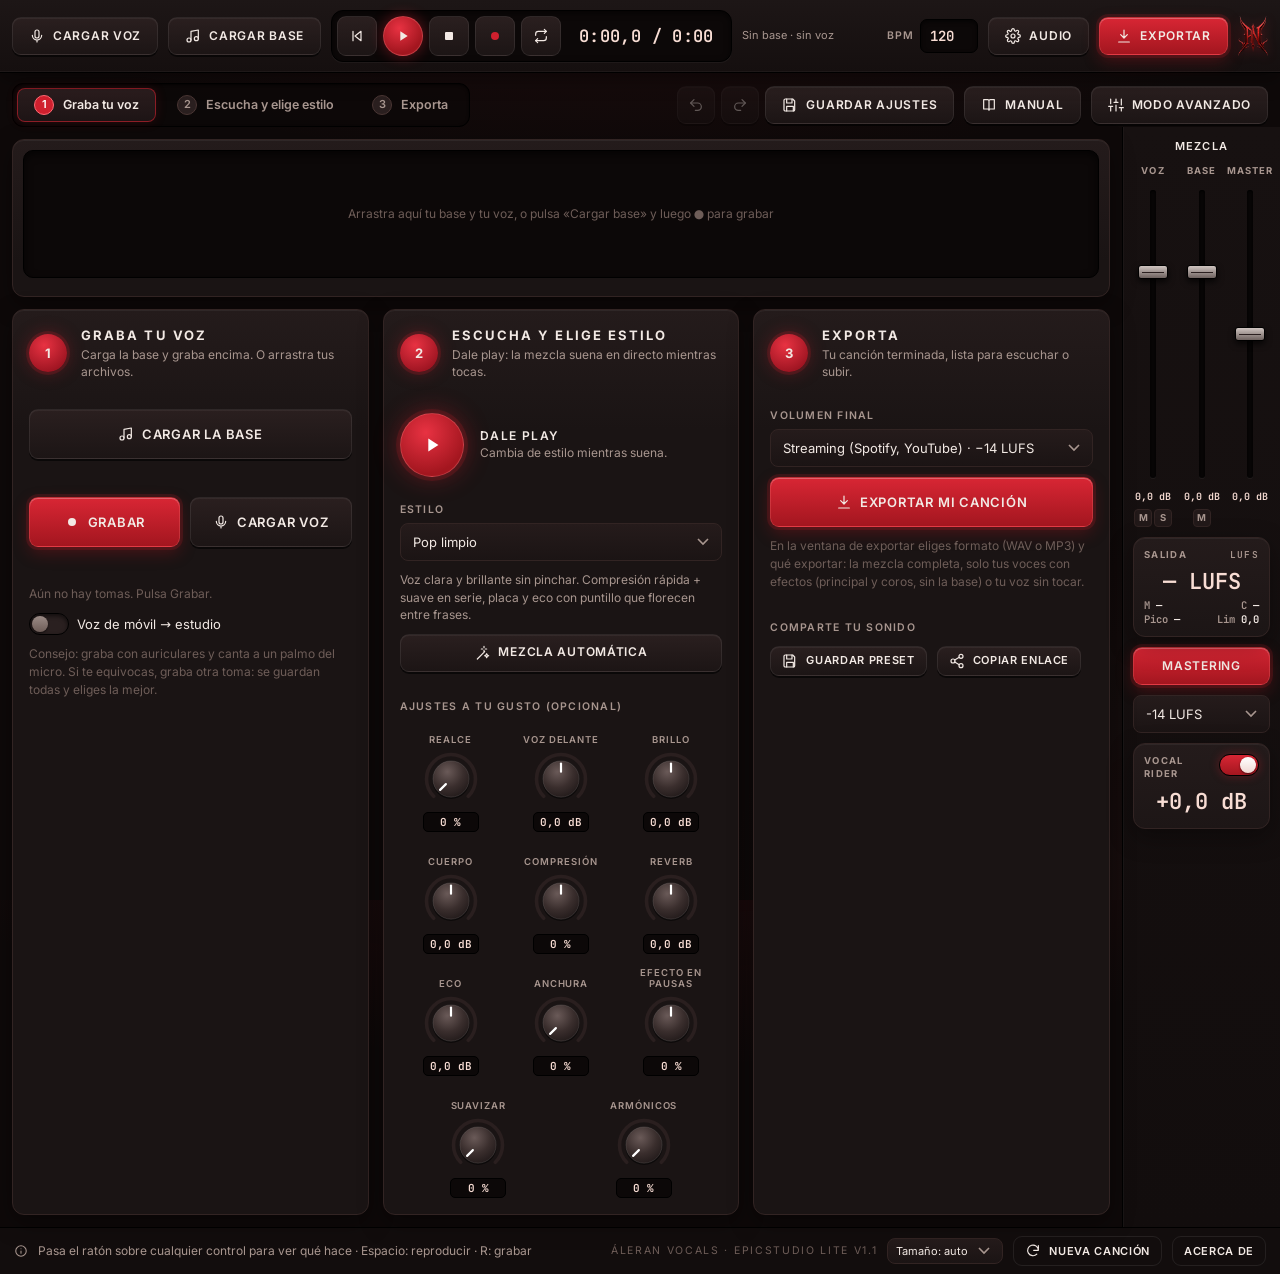
==== epicstudio/index.html @ 3c786570 "EpicStudio v=1.22: dirección nueva /epicstudio/ (la vieja redirige)" ====
<!doctype html>
<html lang="es">
<head>
  <meta charset="utf-8">
  <meta name="viewport" content="width=device-width, initial-scale=1">
  <title>EpicStudio Lite · Áleran Vocals</title>
  <meta name="description" content="Graba y mezcla tu voz como en un estudio, en el navegador. Herramienta para los alumnos de Áleran Vocals.">
  <meta name="robots" content="noindex, nofollow">
  <meta name="theme-color" content="#0e0909">
  <link rel="icon" type="image/png" href="assets/icono.png">
  <link rel="apple-touch-icon" href="assets/icono.png">
  <link rel="preload" href="assets/fonts/Inter-SemiBold.ttf" as="font" type="font/ttf" crossorigin>
  <link rel="stylesheet" href="css/estilo.css?v=1.22">
</head>
<body>
  <div id="app"></div>
  <noscript><div style="padding:40px;color:#f2e9e4;font-family:sans-serif">EpicStudio Lite necesita JavaScript. Actívalo o usa Chrome, Edge o Safari.</div></noscript>
  <script src="js/voxdsp.js?v=1.22"></script>
  <script src="js/ui.js?v=1.22"></script>
  <script src="js/audio.js?v=1.22"></script>
  <script src="js/exportar.js?v=1.22"></script>
  <script src="js/analisis.js?v=1.22"></script>
  <script src="presets/presets-aleran.js?v=1.22"></script>
  <script src="js/app.js?v=1.22"></script>
</body>
</html>
---- epicstudio/css/estilo.css ----
/* EpicStudio Lite · piel «Obsidiana carmesí» (la misma paleta que EpicStudio) */
@font-face { font-family: 'Inter'; src: url('../assets/fonts/Inter-Regular.ttf') format('truetype'); font-weight: 400; font-display: swap; }
@font-face { font-family: 'Inter'; src: url('../assets/fonts/Inter-SemiBold.ttf') format('truetype'); font-weight: 600; font-display: swap; }
@font-face { font-family: 'Inter'; src: url('../assets/fonts/Inter-Bold.ttf') format('truetype'); font-weight: 700; font-display: swap; }
@font-face { font-family: 'Cinzel'; src: url('../assets/fonts/Cinzel-Bold.ttf') format('truetype'); font-weight: 700; font-display: swap; }
@font-face { font-family: 'JetBrains Mono'; src: url('../assets/fonts/JetBrainsMono-SemiBold.ttf') format('truetype'); font-weight: 600; font-display: swap; }

:root {
  --bg: #0e0909; --header: #1a1414; --panel: #1a1414; --panelHi: #241b1b; --well: #0c0808;
  --stroke: #322423; --strokeHi: #4a3634; --text: #f2e9e4; --dim: #a8968f; --faint: #6e5d58;
  --accent: #d0202e; --accentLo: #9f1522; --blue: #3fb6c6; --teal: #5fcf9a; --violet: #b48ce0; --amber: #f2c14e;
  --copperHi: #f8ddd4; --copper: #e3a99c; --copperLo: #7e3f3d; --btnTop: #2a1f1f; --btnBot: #1c1515;
  --edge: rgba(255,255,255,0.08); --glass: rgba(30,20,22,0.86);
  --ui: 'Inter', system-ui, -apple-system, 'Segoe UI', Roboto, sans-serif;
  --mono: 'JetBrains Mono', ui-monospace, Consolas, monospace;
  --title: 'Cinzel', Georgia, serif;
  --r: 12px; --sidebar: 158px;
  color-scheme: dark;
}
* { box-sizing: border-box; }
html, body { margin: 0; height: 100%; }
body {
  background: var(--bg);
  background-image:
    radial-gradient(1200px 500px at 50% -180px, rgba(208,32,46,0.13), transparent 70%),
    radial-gradient(800px 600px at 100% 100%, rgba(126,63,61,0.10), transparent 70%);
  color: var(--text); font: 400 13px/1.4 var(--ui); -webkit-font-smoothing: antialiased;
  overflow-x: hidden;
}
button, input, select { font: inherit; color: inherit; }
::selection { background: rgba(208,32,46,0.45); }
.caps { text-transform: uppercase; letter-spacing: 0.12em; font-weight: 600; font-size: 10.5px; color: var(--dim); }
.mono { font-family: var(--mono); }
.dim { color: var(--dim); } .faint { color: var(--faint); }
.hidden { display: none !important; }

/* ── barras de desplazamiento ── */
* { scrollbar-width: thin; scrollbar-color: var(--strokeHi) transparent; }
::-webkit-scrollbar { width: 10px; height: 10px; }
::-webkit-scrollbar-thumb { background: var(--strokeHi); border-radius: 10px; border: 2px solid var(--bg); }

/* ── estructura ── */
#app { display: grid; grid-template-rows: auto auto auto 1fr auto; min-height: 100vh; }
.topbar {
  display: flex; align-items: center; gap: 10px; padding: 10px 12px;
  background: linear-gradient(#1d1616, #150f0f); border-bottom: 1px solid #000;
  box-shadow: inset 0 -1px 0 rgba(255,255,255,0.04), 0 6px 18px rgba(0,0,0,0.35); position: sticky; top: 0; z-index: 30;
}
.topbar .grow { flex: 1; min-width: 0; }
.subbar { display: flex; align-items: center; gap: 10px; padding: 10px 12px 0; }
.subbar .grow { flex: 1; }
.histbar { display: flex; gap: 6px; align-items: center; }
.histbar .btn:disabled { opacity: 0.35; cursor: default; }
.histbar .btn.pendiente { border-color: var(--accent); box-shadow: 0 0 0 1px var(--accent) inset; }
.histbar .btn.pendiente::after { content: ''; width: 7px; height: 7px; border-radius: 50%; background: var(--accent); margin-left: 2px; }
.main { display: grid; grid-template-columns: minmax(0, 1fr) var(--sidebar); gap: 0; min-height: 0; }
.content { padding: 12px; min-width: 0; }
.sidebar { border-left: 1px solid #000; box-shadow: inset 1px 0 0 rgba(255,255,255,0.03); background: linear-gradient(#171111, #120d0d); padding: 12px 10px; display: flex; flex-direction: column; gap: 10px; }
.statusbar { display: flex; align-items: center; gap: 10px; padding: 8px 14px; border-top: 1px solid #000; background: #120d0d; color: var(--dim); font-size: 12px; min-height: 36px; }
.statusbar .grow { flex: 1; }
.statusbar > svg { width: 14px; height: 14px; flex: none; }
/* tope de seguridad: un icono sin regla de tamaño no puede crecer hasta llenar la pantalla (pasaba en ventanas muy anchas) */
svg[viewBox="0 0 24 24"] { max-width: 48px; max-height: 48px; }
.statusbar .marca { font-size: 10.5px; letter-spacing: 0.16em; text-transform: uppercase; color: var(--faint); }

/* ── botones ── */
.btn {
  display: inline-flex; align-items: center; justify-content: center; gap: 8px; height: 38px; padding: 0 16px;
  background: linear-gradient(var(--btnTop), var(--btnBot)); border: 1px solid var(--edge); border-radius: 9px;
  box-shadow: 0 2px 0 rgba(0,0,0,0.6), inset 0 1px 0 rgba(255,255,255,0.05);
  text-transform: uppercase; letter-spacing: 0.06em; font-weight: 600; font-size: 12px; color: var(--text); cursor: pointer; white-space: nowrap;
  transition: border-color .15s, box-shadow .15s, transform .05s, background .15s;
}
.btn:hover { border-color: rgba(208,32,46,0.45); }
.btn:active { transform: translateY(1px); }
.btn:focus-visible, .knob:focus-visible, .seg button:focus-visible, .sw:focus-visible { outline: 2px solid var(--blue); outline-offset: 2px; }
.btn svg { width: 16px; height: 16px; flex: none; }
.btn.sm { height: 30px; padding: 0 11px; font-size: 11px; }
.btn.lg { height: 50px; font-size: 13px; padding: 0 22px; }
.btn.block { width: 100%; }
.btn.primary {
  background: linear-gradient(#d82634, #a3161f); border-color: rgba(255,120,120,0.25);
  box-shadow: 0 0 0 3px rgba(208,32,46,0.16), 0 6px 16px rgba(160,20,30,0.35), inset 0 1px 0 rgba(255,255,255,0.28);
}
.btn.primary:hover { background: linear-gradient(#e42d3c, #b01a24); }
.btn.on { border-color: rgba(208,32,46,0.75); box-shadow: inset 0 0 0 1px rgba(208,32,46,0.35), 0 0 12px rgba(208,32,46,0.18); color: #fff; }
.btn.ghost { background: transparent; box-shadow: none; }
.btn[disabled] { opacity: 0.45; cursor: not-allowed; }
.iconbtn { width: 38px; padding: 0; }

/* ── transporte ── */
.transport { display: flex; align-items: center; gap: 6px; padding: 5px; background: var(--well); border-radius: 12px; border: 1px solid #000; box-shadow: inset 0 2px 6px rgba(0,0,0,0.6), 0 1px 0 rgba(255,255,255,0.04); }
.tbtn { width: 40px; height: 40px; border-radius: 9px; display: grid; place-items: center; border: 1px solid var(--edge); background: linear-gradient(var(--btnTop), var(--btnBot)); cursor: pointer; color: var(--text); }
.tbtn svg { width: 16px; height: 16px; }
.tbtn.play { border-radius: 50%; background: radial-gradient(circle at 40% 30%, #e83242, #a3161f 70%); border-color: rgba(255,140,140,0.3); box-shadow: 0 0 14px rgba(208,32,46,0.45); }
.tbtn.rec svg { color: var(--accent); }
.tbtn.rec.armed { animation: pulso 1s infinite; background: radial-gradient(circle, #3a0a0e, #1c0b0c); }
.tbtn.loop.on { color: var(--blue); border-color: rgba(63,182,198,0.6); }
@keyframes pulso { 50% { box-shadow: 0 0 18px rgba(208,32,46,0.8); } }
.clock { font: 600 17px var(--mono); color: var(--copperHi); padding: 0 12px; min-width: 132px; text-align: center; letter-spacing: 0.02em; }
.infoline { font-size: 11px; color: var(--dim); white-space: nowrap; overflow: hidden; text-overflow: ellipsis; }
.bpmbox { display: flex; align-items: center; gap: 6px; }
.bpmbox input { width: 58px; height: 34px; text-align: center; background: var(--well); border: 1px solid #000; border-radius: 7px; font: 600 14px var(--mono); color: var(--copperHi); box-shadow: inset 0 2px 4px rgba(0,0,0,0.6); }
.emblem { height: 40px; filter: drop-shadow(0 2px 6px rgba(208,32,46,0.35)); }

/* ── pestañas / pasos ── */
.tabs { display: flex; gap: 4px; padding: 4px; background: rgba(12,8,8,0.7); border: 1px solid #000; border-radius: 11px; box-shadow: inset 0 1px 3px rgba(0,0,0,0.6); flex-wrap: wrap; }
.tab { display: inline-flex; align-items: center; gap: 9px; height: 34px; padding: 0 16px; border-radius: 8px; border: 1px solid transparent; background: transparent; color: var(--dim); font-weight: 600; font-size: 12.5px; cursor: pointer; }
.tab:hover { color: var(--text); }
.tab.on { color: var(--text); background: linear-gradient(#2b1d1e, #1d1415); border-color: rgba(208,32,46,0.6); box-shadow: 0 0 12px rgba(208,32,46,0.15); }
.tab .n { width: 20px; height: 20px; border-radius: 50%; display: grid; place-items: center; font-size: 11px; background: #2a1f1f; border: 1px solid var(--strokeHi); }
.tab.on .n { background: var(--accent); border-color: #ff6a74; color: #fff; }
.tab.done .n { background: transparent; border-color: var(--teal); color: var(--teal); }

/* ── paneles ── */
.panel {
  background: linear-gradient(var(--panelHi), var(--panel) 120px); border: 1px solid var(--stroke); border-radius: var(--r);
  box-shadow: inset 0 1px 0 rgba(255,255,255,0.05), 0 8px 24px rgba(0,0,0,0.35); padding: 16px; position: relative; min-width: 0;
}
.panel h2 { margin: 0; font-size: 13px; letter-spacing: 0.16em; text-transform: uppercase; font-weight: 700; }
.panel .sub { color: var(--dim); font-size: 12px; margin-top: 3px; }
.well { background: var(--well); border-radius: 10px; border: 1px solid #000; box-shadow: inset 0 3px 8px rgba(0,0,0,0.65); }
.stepnum { width: 38px; height: 38px; border-radius: 50%; display: grid; place-items: center; font-weight: 700; flex: none;
  background: radial-gradient(circle at 40% 30%, #e83242, #9f1522 75%); box-shadow: 0 0 0 3px rgba(208,32,46,0.18), 0 0 18px rgba(208,32,46,0.35); }
.stepnum.ok { background: transparent; border: 2px solid var(--teal); color: var(--teal); box-shadow: 0 0 14px rgba(95,207,154,0.25); }
.phead { display: flex; gap: 14px; align-items: center; margin-bottom: 18px; }

/* ── modo sencillo ── */
.simple { display: grid; grid-template-columns: repeat(3, minmax(0, 1fr)); gap: 14px; }
.stack { display: flex; flex-direction: column; gap: 10px; }
.row { display: flex; gap: 10px; align-items: center; flex-wrap: wrap; }
.row > .grow { flex: 1; }
.okline { color: var(--teal); font-size: 12px; display: flex; gap: 6px; align-items: center; min-height: 18px; }
.okline svg { width: 14px; height: 14px; }
.tip { color: var(--faint); font-size: 12px; line-height: 1.5; }
.bigplay { display: flex; gap: 16px; align-items: center; margin: 4px 0 16px; }
.bigplay button { width: 64px; height: 64px; border-radius: 50%; border: 1px solid rgba(255,140,140,0.3); background: radial-gradient(circle at 40% 30%, #e83242, #a3161f 72%); box-shadow: 0 0 0 4px rgba(208,32,46,0.16), 0 0 26px rgba(208,32,46,0.45); cursor: pointer; display: grid; place-items: center; color: #fff; }
.bigplay button svg { width: 22px; height: 22px; }
.knobrow { display: flex; flex-wrap: wrap; gap: 14px 8px; justify-content: space-around; }
.presetdesc { font-size: 12px; color: var(--dim); min-height: 34px; line-height: 1.45; }
.chips { display: flex; flex-wrap: wrap; gap: 6px; }
.chip { display: inline-flex; align-items: center; gap: 6px; height: 26px; padding: 0 10px; border-radius: 13px; font-size: 11.5px; font-weight: 600; background: #1c1414; border: 1px solid var(--strokeHi); color: var(--dim); cursor: pointer; user-select: none; }
.chip .dot { width: 7px; height: 7px; border-radius: 50%; background: var(--faint); }
.chip.on { color: var(--text); border-color: rgba(63,182,198,0.55); }
.chip.on .dot { background: var(--accent); box-shadow: 0 0 6px var(--accent); }
.report { font-size: 12px; color: var(--dim); }
.report b { color: var(--copperHi); font-family: var(--mono); font-weight: 600; }

/* ── campos ── */
.field { display: flex; flex-direction: column; gap: 6px; min-width: 0; }
.field > label { text-transform: uppercase; letter-spacing: 0.12em; font-weight: 600; font-size: 10.5px; color: var(--dim); }
select, .input {
  height: 38px; background: linear-gradient(#251b1b, #1b1414); border: 1px solid var(--stroke); border-radius: 8px; padding: 0 34px 0 12px; color: var(--text); min-width: 0; width: 100%;
  appearance: none; -webkit-appearance: none;
  background-image: url("data:image/svg+xml,%3Csvg xmlns='http://www.w3.org/2000/svg' width='12' height='8'%3E%3Cpath d='M1 1l5 5 5-5' stroke='%23a8968f' stroke-width='1.6' fill='none'/%3E%3C/svg%3E"), linear-gradient(#251b1b, #1b1414);
  background-repeat: no-repeat; background-position: right 12px center, 0 0;
}
.input { padding-right: 12px; background-image: none; background: var(--well); box-shadow: inset 0 2px 5px rgba(0,0,0,0.5); }
select:focus, .input:focus { outline: none; border-color: rgba(63,182,198,0.6); }
option, optgroup { background: #241b1b; color: var(--text); }

/* ── segmentados e interruptores ── */
.seg { display: inline-flex; background: var(--well); border: 1px solid #000; border-radius: 8px; padding: 2px; gap: 2px; box-shadow: inset 0 2px 4px rgba(0,0,0,0.6); flex-wrap: wrap; }
.seg button { height: 26px; padding: 0 10px; border-radius: 6px; border: 1px solid transparent; background: transparent; color: var(--dim); font-size: 11.5px; font-weight: 600; cursor: pointer; white-space: nowrap; }
.seg button:hover { color: var(--text); }
.seg button.on { background: linear-gradient(#d82634, #a3161f); color: #fff; box-shadow: inset 0 1px 0 rgba(255,255,255,0.25), 0 0 10px rgba(208,32,46,0.3); }
.seg.v { flex-direction: column; }
.sw { width: 40px; height: 22px; border-radius: 11px; background: #2a2020; border: 1px solid #000; position: relative; cursor: pointer; flex: none; box-shadow: inset 0 2px 4px rgba(0,0,0,0.6); transition: background .15s; }
.sw::after { content: ''; position: absolute; top: 2px; left: 2px; width: 16px; height: 16px; border-radius: 50%; background: linear-gradient(#9b8b86, #6e5d58); transition: left .15s; box-shadow: 0 1px 2px rgba(0,0,0,0.6); }
.sw.on { background: linear-gradient(#d82634, #a3161f); box-shadow: 0 0 10px rgba(208,32,46,0.35); }
.sw.on::after { left: 20px; background: linear-gradient(#fff, #f0d9d4); }
.swrow { display: flex; align-items: center; gap: 8px; font-size: 12px; color: var(--dim); cursor: pointer; user-select: none; }

/* ── perillas ── */
.knob { display: flex; flex-direction: column; align-items: center; gap: 4px; width: 78px; user-select: none; touch-action: none; outline: none; }
.knob .lab { text-transform: uppercase; letter-spacing: 0.1em; font-weight: 600; font-size: 9.5px; color: var(--dim); text-align: center; line-height: 1.15; min-height: 22px; display: flex; align-items: flex-end; }
.knob svg { width: 58px; height: 58px; cursor: ns-resize; overflow: visible; }
.knob.lg { width: 96px; } .knob.lg svg { width: 74px; height: 74px; }
.knob.sm { width: 64px; } .knob.sm svg { width: 46px; height: 46px; }
.knob .val { font: 600 11px var(--mono); color: var(--copperHi); background: var(--well); border-radius: 5px; padding: 2px 6px; min-width: 56px; text-align: center; border: 1px solid #000; }
.knob.off svg { opacity: 0.45; }

/* ── barra deslizante (estilo EpicStudio) ── */
.bar { display: flex; flex-direction: column; gap: 5px; }
.bar .track { position: relative; height: 22px; border-radius: 5px; background: var(--well); border: 1px solid #000; box-shadow: inset 0 2px 4px rgba(0,0,0,0.6); cursor: ew-resize; touch-action: none; overflow: hidden; }
.bar .fill { position: absolute; inset: 0 auto 0 0; background: linear-gradient(90deg, #6a2a2b, #b9635e); border-right: 2px solid var(--copperHi); }
.bar .txt { position: absolute; left: 8px; top: 0; bottom: 0; display: flex; align-items: center; font: 600 11px var(--mono); color: #fff; text-shadow: 0 1px 2px #000; }

/* ── visor de la canción ── */
.visor { position: relative; height: 128px; overflow: hidden; }
.visor canvas { position: absolute; inset: 0; width: 100%; height: 100%; }
.visor .empty { position: absolute; inset: 0; display: grid; place-items: center; color: var(--faint); font-size: 12px; text-align: center; padding: 10px; pointer-events: none; }
.visorbar { display: flex; align-items: center; gap: 8px; margin-top: 8px; flex-wrap: wrap; }
.recbadge { display: inline-flex; align-items: center; gap: 8px; padding: 6px 14px; border-radius: 16px; border: 1px solid rgba(208,32,46,0.7); color: #ffb3b9; font-weight: 600; font-size: 12px; background: rgba(60,10,14,0.65); }
.recbadge .dot { width: 9px; height: 9px; border-radius: 50%; background: var(--accent); animation: pulso 1s infinite; }

/* ── modo avanzado ── */
.adv-top { display: flex; align-items: center; gap: 14px; flex-wrap: wrap; padding: 12px 14px; }
.brand { display: flex; align-items: center; gap: 10px; }
.brand .v { width: 40px; height: 40px; border-radius: 9px; display: grid; place-items: center; font: 700 20px var(--title); color: var(--copper); background: linear-gradient(#3a2a29, #1f1716); border: 1px solid var(--strokeHi); box-shadow: inset 0 1px 0 rgba(255,255,255,0.1); }
.brand .t1 { font: 700 15px var(--title); letter-spacing: 0.14em; color: var(--copperHi); }
.brand .t2 { font-size: 9.5px; letter-spacing: 0.22em; text-transform: uppercase; color: var(--dim); }
.vsep { width: 1px; align-self: stretch; background: var(--stroke); }
.modchips { display: flex; flex-wrap: wrap; gap: 6px; margin: 12px 0; }
.cards { display: grid; grid-template-columns: repeat(auto-fill, minmax(300px, 1fr)); gap: 12px; align-items: start; }
.card { padding: 14px; }
.card.w2 { grid-column: span 2; }
.card .chead { display: flex; align-items: center; gap: 10px; margin-bottom: 12px; }
.card .chead h3 { margin: 0; font-size: 12px; letter-spacing: 0.15em; text-transform: uppercase; font-weight: 700; flex: 1; display: flex; align-items: center; gap: 8px; }
.card .chead h3 .led { width: 8px; height: 8px; border-radius: 50%; background: var(--faint); }
.card.isOn .chead h3 .led { background: var(--accent); box-shadow: 0 0 8px var(--accent); }
.card .grid { display: flex; flex-wrap: wrap; gap: 10px 4px; justify-content: flex-start; }
.card:not(.isOn) .body { opacity: 0.5; }
.card .sect { margin-top: 10px; padding-top: 10px; border-top: 1px dashed var(--stroke); }
.canvasbox { position: relative; height: 170px; margin-bottom: 12px; }
.canvasbox canvas { position: absolute; inset: 0; width: 100%; height: 100%; display: block; }
.canvasbox.eq { height: 230px; cursor: crosshair; touch-action: none; }
.canvasbox.tf { height: 150px; }
.grm { display: flex; align-items: center; gap: 8px; font: 600 11px var(--mono); color: var(--copperHi); }
.grm .gtrack { flex: 1; height: 8px; background: var(--well); border-radius: 4px; border: 1px solid #000; overflow: hidden; position: relative; }
.grm .gfill { position: absolute; right: 0; top: 0; bottom: 0; background: linear-gradient(90deg, #f2c14e, #d0202e); width: 0; }
.bandtabs { display: flex; gap: 4px; flex-wrap: wrap; margin-bottom: 10px; }
.bandtabs button { min-width: 34px; height: 28px; border-radius: 7px; border: 1px solid var(--strokeHi); background: #1c1414; color: var(--dim); font: 600 11px var(--mono); cursor: pointer; display: inline-flex; align-items: center; gap: 5px; padding: 0 8px; }
.bandtabs button .dot { width: 8px; height: 8px; border-radius: 50%; }
.bandtabs button.sel { color: #fff; border-color: rgba(208,32,46,0.8); box-shadow: 0 0 10px rgba(208,32,46,0.25); }
.bandtabs button.off { opacity: 0.5; }

/* ── barra lateral: mezclador ── */
.mixer { display: flex; justify-content: space-between; gap: 4px; }
.strip { display: flex; flex-direction: column; align-items: center; gap: 6px; width: 40px; }
.strip .nm { font-size: 9.5px; letter-spacing: 0.12em; font-weight: 700; color: var(--dim); }
.fader { position: relative; width: 34px; height: 300px; touch-action: none; cursor: ns-resize; }
.fader .slot { position: absolute; left: 50%; top: 6px; bottom: 6px; width: 6px; transform: translateX(-50%); background: #070505; border-radius: 3px; box-shadow: inset 0 1px 2px #000, 0 1px 0 rgba(255,255,255,0.05); }
.fader .lvl { position: absolute; left: 50%; bottom: 6px; width: 6px; transform: translateX(-50%); border-radius: 3px; background: linear-gradient(0deg, #5fcf9a, #f2c14e 75%, #d0202e); opacity: 0.85; height: 0; }
.fader .cap { position: absolute; left: 50%; width: 30px; height: 14px; transform: translate(-50%, -50%); border-radius: 3px; background: linear-gradient(#cfc4c0, #6e625f); border: 1px solid #000; box-shadow: 0 3px 6px rgba(0,0,0,0.7); }
.fader .cap::after { content: ''; position: absolute; left: 3px; right: 3px; top: 6px; height: 1px; background: #2a1f1f; }
.strip .db { font: 600 10px var(--mono); color: var(--copperHi); }
.strip .ms { display: flex; gap: 2px; }
.strip .ms button { width: 18px; height: 18px; border-radius: 4px; font: 700 9.5px var(--ui); background: #221919; color: var(--dim); border: 1px solid var(--stroke); cursor: pointer; padding: 0; }
.strip .ms button.m.on { background: var(--amber); color: #000; }
.strip .ms button.s.on { background: var(--blue); color: #000; }
.sbox { padding: 10px; }
.sbox .t { font-size: 9.5px; letter-spacing: 0.14em; font-weight: 700; color: var(--dim); text-transform: uppercase; display: flex; justify-content: space-between; }
.lufsbig { font: 600 22px var(--mono); color: var(--copperHi); text-align: center; margin: 6px 0 2px; }
.lufsrow { display: flex; justify-content: space-between; font: 600 10.5px var(--mono); color: var(--dim); }
.lufsrow b { color: var(--text); font-weight: 600; }
.tpwarn { color: var(--accent) !important; }

/* ── ventanas ── */
.modal { position: fixed; inset: 0; background: rgba(6,3,3,0.72); backdrop-filter: blur(4px); display: grid; place-items: center; z-index: 100; padding: 16px; }
.dialog { width: min(640px, 100%); max-height: calc(100vh - 32px); overflow: auto; background: linear-gradient(#251b1c, #1a1314 160px); border: 1px solid var(--strokeHi); border-radius: 14px; box-shadow: 0 30px 80px rgba(0,0,0,0.7), inset 0 1px 0 rgba(255,255,255,0.06); padding: 20px; }
.dialog.wide { width: min(960px, 100%); }
.dialog h2 { margin: 0 0 4px; font-size: 15px; letter-spacing: 0.14em; text-transform: uppercase; }
.dialog .dhead { display: flex; align-items: flex-start; gap: 12px; margin-bottom: 16px; }
.dialog .dhead .grow { flex: 1; }
.dialog .foot { display: flex; gap: 10px; justify-content: flex-end; margin-top: 18px; flex-wrap: wrap; }
.meterh { height: 14px; border-radius: 7px; background: var(--well); border: 1px solid #000; overflow: hidden; position: relative; }
.meterh .f { position: absolute; left: 0; top: 0; bottom: 0; width: 0; background: linear-gradient(90deg, #5fcf9a 0%, #5fcf9a 60%, #f2c14e 82%, #d0202e 100%); background-size: 100% 100%; transition: width .05s linear; }
.meterh .clip { position: absolute; right: 0; top: 0; bottom: 0; width: 10px; background: #300; }
.meterh .clip.on { background: var(--accent); }
.progress { height: 10px; border-radius: 5px; background: var(--well); border: 1px solid #000; overflow: hidden; }
.progress .f { height: 100%; width: 0; background: linear-gradient(90deg, var(--accentLo), var(--accent)); transition: width .2s; }
.callout { border-left: 3px solid var(--amber); background: rgba(242,193,78,0.07); padding: 10px 12px; border-radius: 0 8px 8px 0; font-size: 12.5px; color: #eadfcf; }
.callout.info { border-color: var(--blue); background: rgba(63,182,198,0.07); }
.callout.ok { border-color: var(--teal); background: rgba(95,207,154,0.07); }
.list { display: flex; flex-direction: column; gap: 6px; }
.item { display: flex; align-items: center; gap: 10px; padding: 8px 10px; border-radius: 9px; background: #1c1414; border: 1px solid var(--stroke); }
.item.sel { border-color: rgba(208,32,46,0.7); box-shadow: 0 0 10px rgba(208,32,46,0.15); }
.item .grow { flex: 1; min-width: 0; }
.item .nm { font-weight: 600; }
.item .meta { font-size: 11px; color: var(--faint); font-family: var(--mono); }

/* ── manual y guía ── */
.manual h3 { font-size: 13px; letter-spacing: 0.12em; text-transform: uppercase; margin: 20px 0 8px; color: var(--copperHi); }
.manual p, .manual li { color: #e6dad5; line-height: 1.6; font-size: 13px; }
.manual .paso { display: flex; gap: 12px; align-items: flex-start; padding: 10px 12px; border-radius: 10px; background: #1c1414; border: 1px solid var(--stroke); margin-bottom: 8px; }
.manual .paso input { margin-top: 3px; width: 18px; height: 18px; accent-color: var(--accent); flex: none; }
.manual .paso.hecho { border-color: rgba(95,207,154,0.45); }
.ficha { padding: 12px; border-radius: 10px; background: #1c1414; border: 1px solid var(--stroke); margin-bottom: 10px; }
.ficha .q { font-weight: 600; margin-bottom: 6px; }
.ficha .how { font-size: 12px; color: var(--dim); margin-bottom: 8px; line-height: 1.5; }
.ficha textarea { width: 100%; min-height: 48px; background: var(--well); color: var(--text); border: 1px solid #000; border-radius: 7px; padding: 8px; font: 12.5px var(--ui); resize: vertical; margin-top: 8px; }
.ficha .resp { margin-top: 8px; font-size: 12px; color: var(--blue); }

/* ── avisos ── */
#toasts { position: fixed; right: 16px; bottom: 50px; display: flex; flex-direction: column; gap: 8px; z-index: 200; max-width: min(420px, calc(100vw - 32px)); }
.toast { background: var(--glass); border: 1px solid var(--strokeHi); border-left: 3px solid var(--blue); border-radius: 10px; padding: 10px 14px; box-shadow: 0 10px 30px rgba(0,0,0,0.5); backdrop-filter: blur(6px); font-size: 12.5px; animation: entra .2s ease-out; }
.toast.err { border-left-color: var(--accent); } .toast.ok { border-left-color: var(--teal); } .toast.warn { border-left-color: var(--amber); }
@keyframes entra { from { transform: translateY(8px); opacity: 0; } }
.dropzone { position: fixed; inset: 0; z-index: 150; background: rgba(208,32,46,0.12); border: 3px dashed var(--accent); display: grid; place-items: center; font-size: 18px; font-weight: 700; letter-spacing: 0.1em; pointer-events: none; }

/* ── adaptable ── */
@media (max-width: 1180px) {
  .simple { grid-template-columns: 1fr 1fr; }
  .simple > :last-child { grid-column: span 2; }
  .infoline { display: none; }
}
@media (max-width: 900px) {
  .main { grid-template-columns: 1fr; }
  .sidebar { border-left: 0; border-top: 1px solid #000; flex-direction: row; flex-wrap: wrap; }
  .sidebar > * { flex: 1 1 260px; }
  .fader { height: 160px; }
  .card.w2 { grid-column: span 1; }
  .cards { grid-template-columns: 1fr; }
}
@media (max-width: 1120px) {
  .topbar { flex-wrap: wrap; row-gap: 6px; }
}
@media (max-width: 720px) {
  .topbar { flex-wrap: wrap; position: static; gap: 6px; padding: 8px; }
  .topbar .btn { height: 34px; padding: 0 10px; }
  .tbtn { width: 36px; height: 36px; }
  .subbar { flex-wrap: wrap; }
  .knob { width: 70px; }
  .topbar .lbltxt { display: none; }
  .simple { grid-template-columns: 1fr; }
  .simple > :last-child { grid-column: span 1; }
  .clock { min-width: 0; font-size: 14px; padding: 0 6px; }
  .content { padding: 10px; }
  .emblem { display: none; }
  .statusbar .marca { display: none; }
  .histbar { position: fixed; left: 12px; bottom: calc(12px + env(safe-area-inset-bottom)); z-index: 150; background: #140d0d; padding: 6px; border-radius: 14px; border: 1px solid rgba(208,32,46,0.35); box-shadow: 0 6px 22px rgba(0,0,0,0.6); }
  .histbar .btn { height: 44px; min-width: 44px; }
  .histbar .lbltxt { display: none; }
  .content { padding-bottom: 80px; }
}
@media (prefers-reduced-motion: reduce) { * { animation: none !important; transition: none !important; } }

/* ───────── modo avanzado por etapas (24/11): tarjetas fijas, alineadas y con lo secundario plegado ───────── */
.etapas { display: flex; gap: 8px; margin: 12px 0 14px; overflow-x: auto; scrollbar-width: thin; padding-bottom: 2px; }
.etapa { flex: 1 1 0; min-width: 150px; display: flex; flex-direction: column; align-items: flex-start; gap: 2px; padding: 10px 14px; border-radius: 10px;
  border: 1px solid var(--stroke); background: linear-gradient(#211818, #191212); color: var(--dim); cursor: pointer; text-align: left; font: inherit; transition: border-color .15s, background .15s; }
.etapa:hover { border-color: #5a3030; }
.etapa b { font-size: 12px; letter-spacing: 0.14em; text-transform: uppercase; color: var(--text); }
.etapa small { font-size: 11px; }
.etapa .leds { display: flex; gap: 4px; margin-top: 5px; }
.etapa .leds i { width: 6px; height: 6px; border-radius: 50%; background: var(--faint); opacity: .5; }
.etapa .leds i.on { background: var(--accent); opacity: 1; box-shadow: 0 0 6px rgba(208,32,46,0.7); }
.etapa.on { border-color: var(--accent); background: linear-gradient(#3a1416, #231010); box-shadow: 0 0 0 1px rgba(208,32,46,0.25) inset; }
.etapa-todo { flex: none; align-self: center; }
.etapa-todo.on { color: var(--text); border-color: var(--accent); }
.seccion + .seccion { margin-top: 20px; }
.sectit { display: none; }
.todo .sectit { display: flex; align-items: baseline; gap: 10px; margin: 4px 2px 10px; font-size: 13px; letter-spacing: 0.16em; text-transform: uppercase; }
.todo .sectit small { letter-spacing: 0; text-transform: none; color: var(--faint); font-size: 12px; font-weight: 400; }
.cards { grid-template-columns: repeat(auto-fill, minmax(340px, 1fr)); gap: 14px; align-items: stretch; }
.card { display: flex; flex-direction: column; }
.card > .body { flex: 1; display: flex; flex-direction: column; }
.card > .body > div { flex: 1; display: flex; flex-direction: column; }
.card .desc { font-size: 12px; line-height: 1.45; color: var(--dim); margin-bottom: 10px; display: -webkit-box; -webkit-line-clamp: 2; -webkit-box-orient: vertical; overflow: hidden; }
.card .desc:hover { -webkit-line-clamp: unset; }
.card .grid { justify-content: space-evenly; }
details.mas { margin-top: auto; padding-top: 10px; border-top: 1px dashed var(--stroke); }
.card .grid:has(+ details.mas) { margin-bottom: 12px; }
details.mas > summary { cursor: pointer; list-style: none; display: flex; align-items: center; gap: 6px; font-size: 11px; letter-spacing: 0.14em; text-transform: uppercase; color: var(--dim); user-select: none; }
details.mas > summary::-webkit-details-marker { display: none; }
details.mas > summary::before { content: '▸'; color: var(--accent); }
details.mas[open] > summary::before { content: '▾'; }
details.mas > summary:hover { color: var(--text); }
.masgrid { display: grid; grid-template-columns: 1fr 1fr; gap: 12px 14px; margin-top: 10px; }
.masgrid > .field, .masgrid > .row { grid-column: 1 / -1; }
@media (max-width: 760px) {
  .cards { grid-template-columns: 1fr; }
  .card.w2 { grid-column: auto; }
  .etapa { min-width: 128px; padding: 8px 10px; }
  .masgrid { grid-template-columns: 1fr; }
}
/* columnas según cuántas tarjetas tiene cada etapa: nunca una tarjeta huérfana con un hueco al lado */
.cards.n4 { grid-template-columns: repeat(4, minmax(0, 1fr)); }
.cards.n3 { grid-template-columns: repeat(3, minmax(0, 1fr)); }
.cards.n2 { grid-template-columns: repeat(2, minmax(0, 640px)); }
.cards.color { grid-template-columns: repeat(5, minmax(0, 1fr)); }
.cards.color > .w2 { grid-column: span 2; }
@media (max-width: 1750px) {
  .cards.n4 { grid-template-columns: repeat(2, minmax(0, 1fr)); }
  .cards.color { grid-template-columns: repeat(3, minmax(0, 1fr)); }
  .cards.color > .w2 { grid-column: 1 / -1; }
}
@media (max-width: 1150px) {
  .cards.n3, .cards.color { grid-template-columns: repeat(2, minmax(0, 1fr)); }
  .cards.n3 > :nth-child(3), .cards.color > :nth-child(4) { grid-column: 1 / -1; }
}
@media (max-width: 760px) {
  .cards.n4, .cards.n3, .cards.n2, .cards.color { grid-template-columns: minmax(0, 1fr); }
  .cards > * { grid-column: auto !important; }
}
@media (max-width: 760px) {
  .etapa { min-width: 0; flex: 1 0 auto; padding: 8px 10px; }
  .etapa small { display: none; }
  .etapa b { letter-spacing: 0.08em; }
}
/* cada tarjeta se adapta a SU ancho (no al de la pantalla) */
.card { container-type: inline-size; }
/* un selector de botones dentro de una fila de perillas: su propia línea y sin estirarse (era el «rectángulo negro») */
.card .grid { align-items: flex-start; }
.card .grid > .seg { flex: 0 1 100%; justify-content: center; align-self: center; }
/* EQ apaisada: gráfica a la izquierda, bandas y mandos a la derecha (más ancha que alta) */
@container (min-width: 620px) {
  .eqlay { display: grid; grid-template-columns: minmax(0, 1.55fr) minmax(250px, 1fr); gap: 16px; align-items: start; }
  .eqlay .canvasbox.eq { height: 220px; margin-bottom: 0; }
  .eqside .grid { justify-content: space-around; }
}
/* compresores: curva y medidor a un lado, mandos al otro */
@container (min-width: 370px) {
  .complay { display: grid; grid-template-columns: minmax(0, 1fr) minmax(0, 1fr); gap: 16px; align-items: start; }
  .complay .compder > .sect:first-child { margin-top: 0; padding-top: 0; border-top: 0; }
}
/* selector de tamaño en la barra de abajo */
.statusbar .tamsel { width: auto; min-width: 0; height: 26px; padding: 0 26px 0 8px; font-size: 11px; background-color: transparent; }
/* coros en la lista de tomas */
.tag.principal { font: 600 10px var(--mono); letter-spacing: 0.08em; text-transform: uppercase; color: var(--accent); border: 1px solid rgba(208,32,46,0.5); border-radius: 6px; padding: 3px 7px; }
.btn.coro { min-width: 58px; }
.btn.coro.on { color: #fff; border-color: var(--accent); background: linear-gradient(#7a1a20, #4a1014); box-shadow: 0 0 8px rgba(208,32,46,0.35); }
.coromix { display: grid; grid-template-columns: 1fr 1fr; gap: 8px 12px; padding: 4px 10px 10px 34px; margin-top: -4px; }
@media (max-width: 760px) { .coromix { grid-template-columns: 1fr; padding-left: 10px; } }
/* la lista de tomas no estira la fila: se desplaza por dentro */
#tomasA { max-height: 240px; overflow-y: auto; scrollbar-width: thin; padding-right: 2px; }
/* barra de abajo en el móvil: se parte en dos líneas (si no, ensanchaba toda la página y el móvil la alejaba) */
@media (max-width: 720px) {
  .statusbar { flex-wrap: wrap; row-gap: 6px; }
  .statusbar .grow { flex: 1 1 100%; order: -1; }
  .statusbar > svg { display: none; }
}
/* «Voz y base»: su cuerpo es directamente la fila de perillas → en horizontal */
.card > .body > div.grid { flex-direction: row; flex-wrap: wrap; justify-content: space-evenly; align-items: flex-start; flex: 0 0 auto; }
/* (?) en la esquina de cada tarjeta con la explicación */
.qwrap { position: relative; display: inline-flex; }
.qbtn { width: 20px; height: 20px; border-radius: 50%; border: 1px solid var(--strokeHi); background: #1c1414; color: var(--dim); font: 700 11px var(--mono); cursor: help; display: inline-grid; place-items: center; padding: 0; }
.qbtn:hover, .qwrap:has(.qpop.on) .qbtn { color: #fff; border-color: var(--accent); }
.qpop { display: none; position: absolute; right: -6px; top: 28px; width: 320px; max-width: min(320px, 86vw); z-index: 60; background: #1b1212; border: 1px solid #4a2a2a; border-radius: 10px; padding: 10px 12px; box-shadow: 0 10px 28px rgba(0,0,0,0.65); text-transform: none; letter-spacing: 0; }
.qwrap:hover .qpop, .qpop.on { display: block; }
.qpop .desc { display: block; -webkit-line-clamp: unset; margin: 0; font-size: 12px; line-height: 1.5; color: var(--text); }
.qpop #corInfo { margin: 8px 0 0 !important; color: var(--dim); }
.card:has(.qwrap:hover), .card:has(.qpop.on) { z-index: 50; }
.card { position: relative; }

/* compresores en dos columnas: la curva algo más baja para que la fila no crezca */
@container (min-width: 370px) { .complay .canvasbox.tf { height: 120px; } }
/* EQ apaisada compacta: el panel de la derecha no debe ser más alto que la gráfica */
@container (min-width: 620px) {
  .eqlay { grid-template-columns: minmax(0, 1.3fr) minmax(280px, 1fr); }
  .eqside .bandtabs { margin-bottom: 6px; }
  .eqside .bandtabs button { height: 24px; min-width: 30px; padding: 0 6px; }
  .eqside .seg button { padding: 4px 7px; font-size: 11px; }
  .eqside .knob { width: 64px; }
  .eqside .knob svg { width: 44px; height: 44px; }
  .eqside .grid { gap: 6px 2px; }
  .eqside .sect { margin-top: 6px; padding-top: 6px; }
}
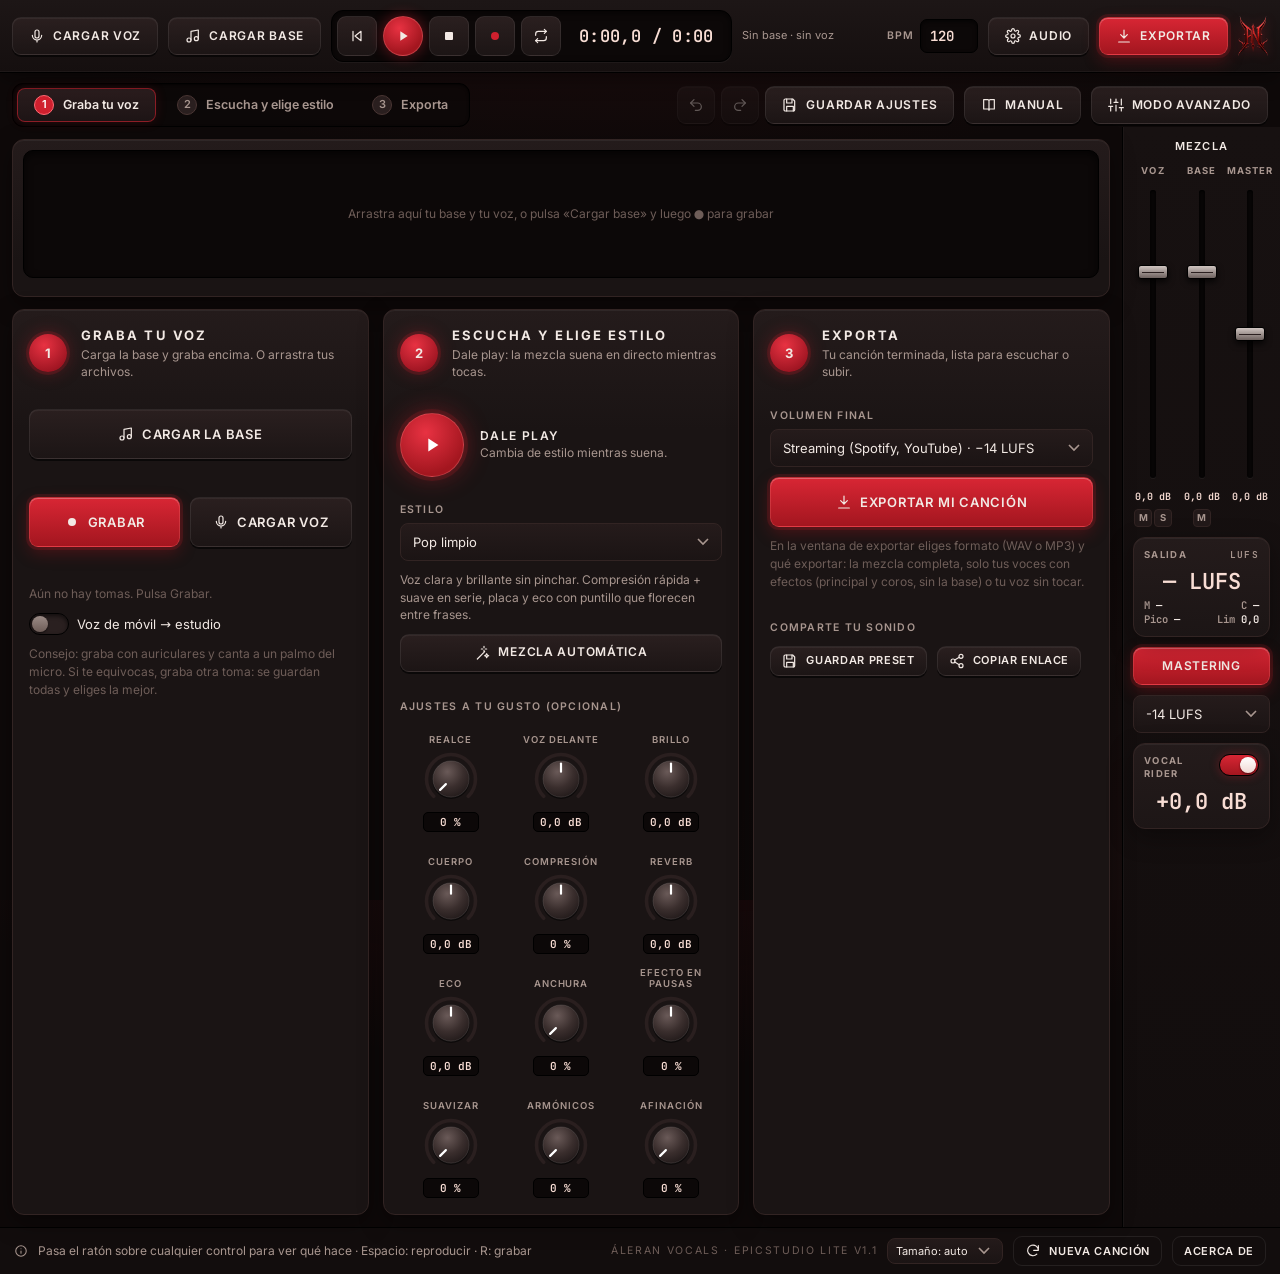
==== commit 536eb129: "EpicStudio v=1.24: Afinador: afina la toma entera hacia la base, respetando vibrato y deslizamientos" ====
--- a/epicstudio/index.html
+++ b/epicstudio/index.html
@@ -10,17 +10,17 @@
   <link rel="icon" type="image/png" href="assets/icono.png">
   <link rel="apple-touch-icon" href="assets/icono.png">
   <link rel="preload" href="assets/fonts/Inter-SemiBold.ttf" as="font" type="font/ttf" crossorigin>
-  <link rel="stylesheet" href="css/estilo.css?v=1.22">
+  <link rel="stylesheet" href="css/estilo.css?v=1.24">
 </head>
 <body>
   <div id="app"></div>
   <noscript><div style="padding:40px;color:#f2e9e4;font-family:sans-serif">EpicStudio Lite necesita JavaScript. Actívalo o usa Chrome, Edge o Safari.</div></noscript>
-  <script src="js/voxdsp.js?v=1.22"></script>
-  <script src="js/ui.js?v=1.22"></script>
-  <script src="js/audio.js?v=1.22"></script>
-  <script src="js/exportar.js?v=1.22"></script>
-  <script src="js/analisis.js?v=1.22"></script>
-  <script src="presets/presets-aleran.js?v=1.22"></script>
-  <script src="js/app.js?v=1.22"></script>
+  <script src="js/voxdsp.js?v=1.24"></script>
+  <script src="js/ui.js?v=1.24"></script>
+  <script src="js/audio.js?v=1.24"></script>
+  <script src="js/exportar.js?v=1.24"></script>
+  <script src="js/analisis.js?v=1.24"></script>
+  <script src="presets/presets-aleran.js?v=1.24"></script>
+  <script src="js/app.js?v=1.24"></script>
 </body>
 </html>
--- a/epicstudio/css/estilo.css
+++ b/epicstudio/css/estilo.css
@@ -447,3 +447,18 @@
   .eqside .grid { gap: 6px 2px; }
   .eqside .sect { margin-top: 6px; padding-top: 6px; }
 }
+/* 5 tarjetas (etapa Voz, con el Afinador, 25/11): rejilla de 6 → 3 arriba y 2 abajo; o 5 en fila en pantallas muy anchas */
+.cards.n5 { grid-template-columns: repeat(5, minmax(0, 1fr)); }
+@media (max-width: 2200px) {
+  .cards.n5 { grid-template-columns: repeat(6, minmax(0, 1fr)); }
+  .cards.n5 > * { grid-column: span 2; }
+  .cards.n5 > :nth-child(n+4) { grid-column: span 3; }
+}
+@media (max-width: 1150px) {
+  .cards.n5 { grid-template-columns: repeat(2, minmax(0, 1fr)); }
+  .cards.n5 > *, .cards.n5 > :nth-child(n+4) { grid-column: auto; }
+  .cards.n5 > :nth-child(5) { grid-column: 1 / -1; }
+}
+@media (max-width: 760px) {
+  .cards.n5 { grid-template-columns: minmax(0, 1fr); }
+}
